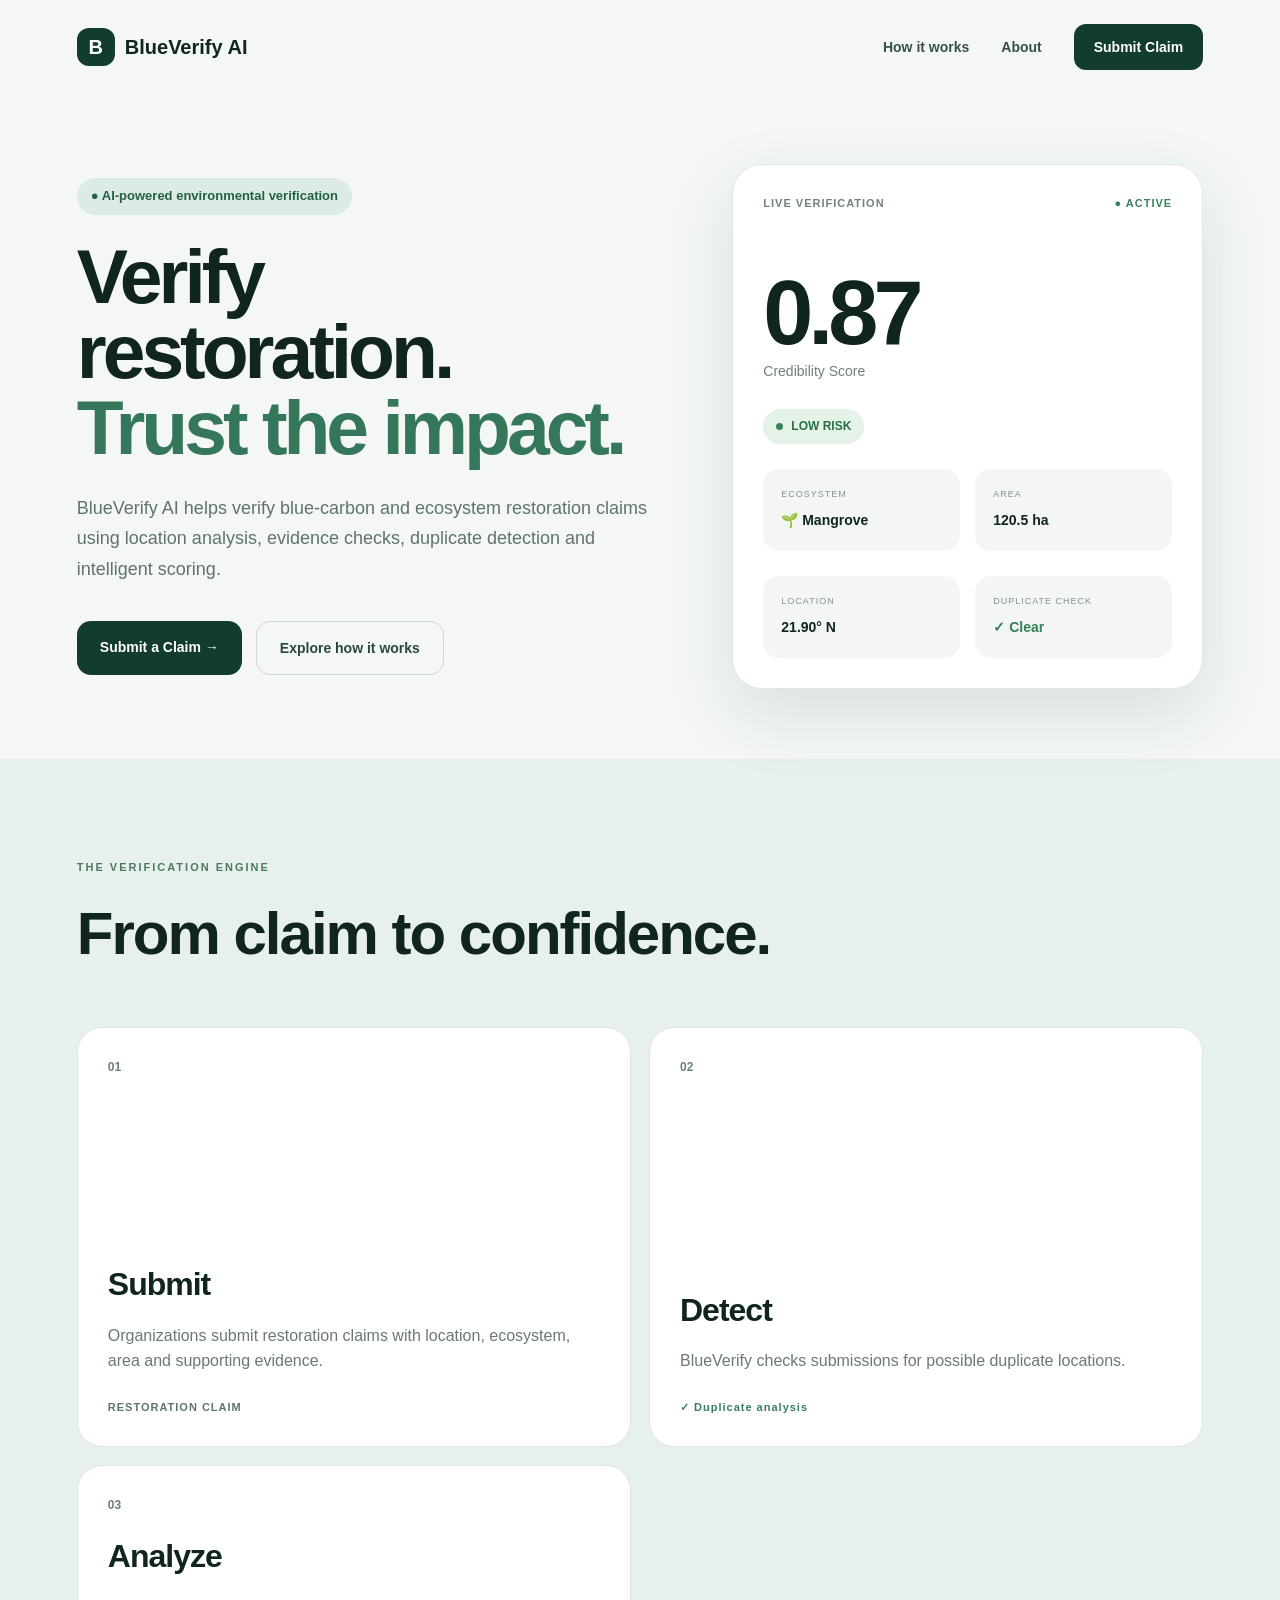
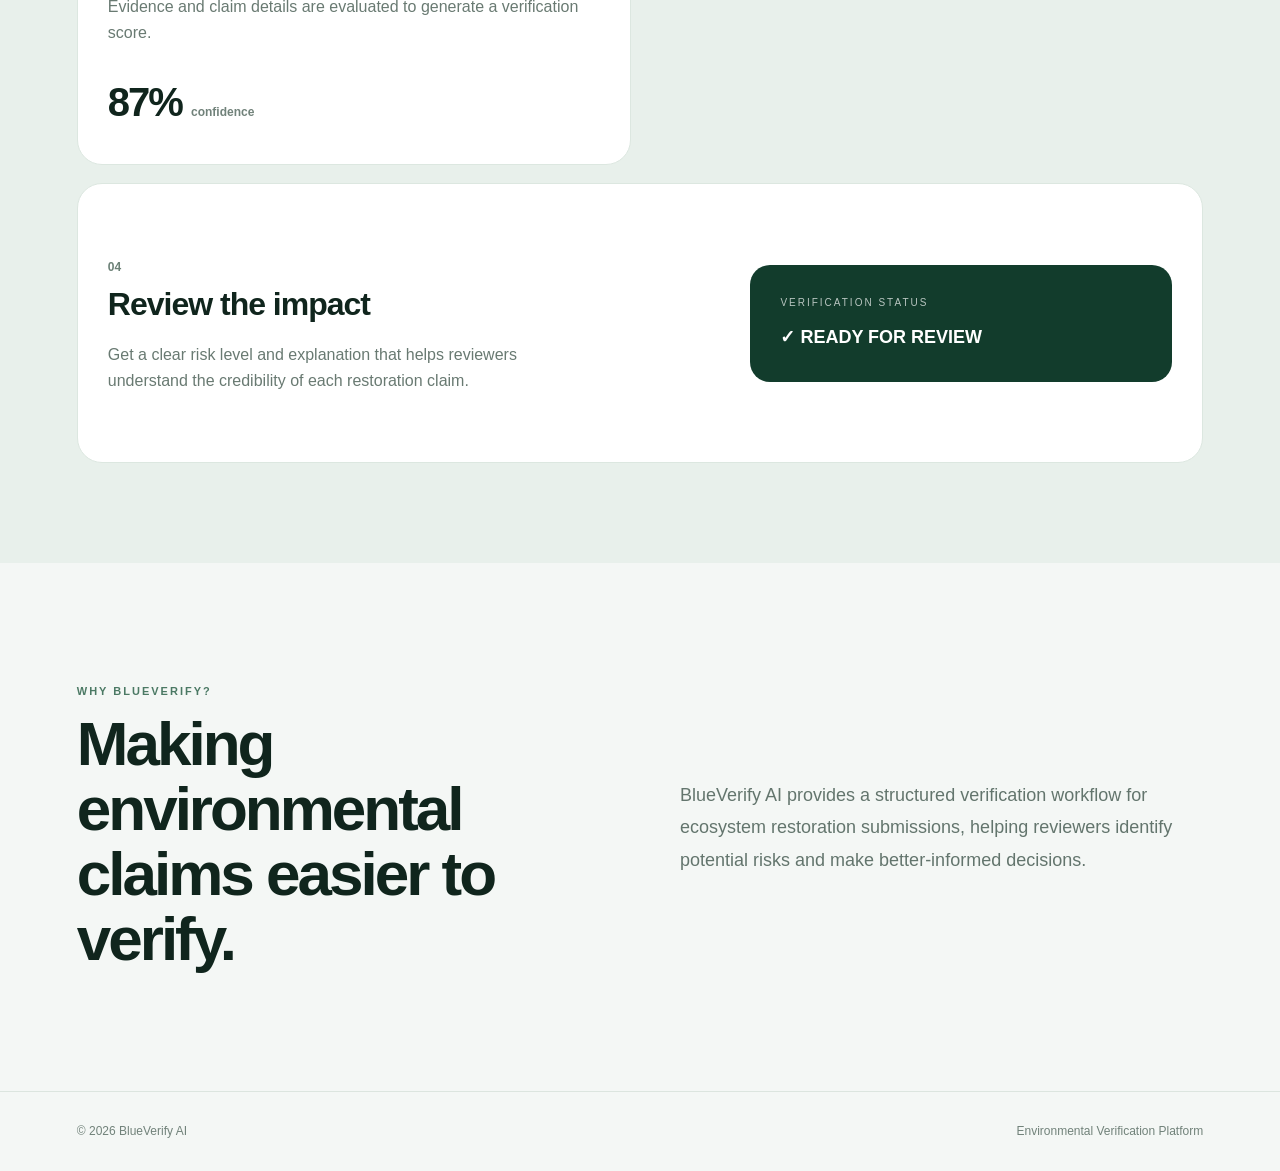
==== frontend/index.html @ a48c5144 "Complete BlueVerify AI MVP" ====
<!DOCTYPE html>
<html lang="en">
<head>
    <meta charset="UTF-8">
    <meta name="viewport" content="width=device-width, initial-scale=1.0">

    <title>BlueVerify AI</title>

    <link rel="stylesheet" href="style.css">
</head>

<body>

    <!-- Navigation -->
    <nav class="navbar">

        <div class="logo">
            <span class="logo-mark">B</span>
            <span>BlueVerify AI</span>
        </div>

        <div class="nav-links">
            <a href="#how-it-works">How it works</a>
            <a href="#about">About</a>
            <a href="submit.html" class="nav-button">Submit Claim</a>
        </div>

    </nav>


    <!-- Hero Section -->
    <main>

        <section class="hero">

            <div class="hero-text">

                <div class="tag">
                    ● AI-powered environmental verification
                </div>

                <h1>
                    Verify restoration.
                    <span>Trust the impact.</span>
                </h1>

                <p>
                    BlueVerify AI helps verify blue-carbon and ecosystem
                    restoration claims using location analysis, evidence
                    checks, duplicate detection and intelligent scoring.
                </p>

                <div class="hero-buttons">
                    <a href="submit.html" class="primary-button">
                        Submit a Claim →
                    </a>

                    <a href="#how-it-works" class="secondary-button">
                        Explore how it works
                    </a>
                </div>

            </div>


            <!-- Bento Verification Card -->
            <div class="hero-card">

                <div class="card-header">
                    <span>LIVE VERIFICATION</span>
                    <span class="status">● ACTIVE</span>
                </div>

                <div class="score">
                    <span class="score-number">0.87</span>
                    <span class="score-label">Credibility Score</span>
                </div>

                <div class="risk">
                    <span class="risk-dot"></span>
                    LOW RISK
                </div>

                <div class="verification-row">
                    <div>
                        <small>ECOSYSTEM</small>
                        <strong>🌱 Mangrove</strong>
                    </div>

                    <div>
                        <small>AREA</small>
                        <strong>120.5 ha</strong>
                    </div>
                </div>

                <div class="verification-row">
                    <div>
                        <small>LOCATION</small>
                        <strong>21.90° N</strong>
                    </div>

                    <div>
                        <small>DUPLICATE CHECK</small>
                        <strong class="verified">✓ Clear</strong>
                    </div>
                </div>

            </div>

        </section>


        <!-- Bento Features -->
        <section class="features" id="how-it-works">

            <div class="section-heading">
                <p>THE VERIFICATION ENGINE</p>
                <h2>From claim to confidence.</h2>
            </div>


            <div class="bento-grid">

                <div class="bento-card large">
                    <span class="card-icon">01</span>

                    <h3>Submit</h3>

                    <p>
                        Organizations submit restoration claims with
                        location, ecosystem, area and supporting evidence.
                    </p>

                    <div class="mini-label">
                        RESTORATION CLAIM
                    </div>
                </div>


                <div class="bento-card">
                    <span class="card-icon">02</span>

                    <h3>Detect</h3>

                    <p>
                        BlueVerify checks submissions for possible
                        duplicate locations.
                    </p>

                    <div class="mini-check">
                        ✓ Duplicate analysis
                    </div>
                </div>


                <div class="bento-card">
                    <span class="card-icon">03</span>

                    <h3>Analyze</h3>

                    <p>
                        Evidence and claim details are evaluated to
                        generate a verification score.
                    </p>

                    <div class="mini-score">
                        87% <span>confidence</span>
                    </div>
                </div>


                <div class="bento-card wide">

                    <div>
                        <span class="card-icon">04</span>

                        <h3>Review the impact</h3>

                        <p>
                            Get a clear risk level and explanation that
                            helps reviewers understand the credibility
                            of each restoration claim.
                        </p>
                    </div>

                    <div class="impact-status">
                        <span>VERIFICATION STATUS</span>
                        <strong>✓ READY FOR REVIEW</strong>
                    </div>

                </div>

            </div>

        </section>


        <!-- About -->
        <section class="about" id="about">

            <div>
                <p class="section-label">WHY BLUEVERIFY?</p>

                <h2>
                    Making environmental claims
                    easier to verify.
                </h2>
            </div>

            <p>
                BlueVerify AI provides a structured verification workflow
                for ecosystem restoration submissions, helping reviewers
                identify potential risks and make better-informed decisions.
            </p>

        </section>

    </main>


    <!-- Footer -->
    <footer>
        <span>© 2026 BlueVerify AI</span>
        <span>Environmental Verification Platform</span>
    </footer>


    <script src="script.js"></script>

</body>
</html>
---- frontend/style.css ----
/* ================================
   BLUEVERIFY AI
   Main Stylesheet
================================ */

* {
    margin: 0;
    padding: 0;
    box-sizing: border-box;
}

html {
    scroll-behavior: smooth;
}

body {
    font-family: Arial, Helvetica, sans-serif;
    background: #f4f7f5;
    color: #10251d;
    line-height: 1.6;
}


/* ================================
   NAVIGATION
================================ */

.navbar {
    width: 100%;
    padding: 24px 6%;
    display: flex;
    justify-content: space-between;
    align-items: center;
    background: #f4f7f5;
}

.logo {
    display: flex;
    align-items: center;
    gap: 10px;
    font-size: 20px;
    font-weight: 700;
}

.logo-mark {
    width: 38px;
    height: 38px;
    border-radius: 12px;
    display: flex;
    align-items: center;
    justify-content: center;
    background: #123c2c;
    color: white;
    font-weight: 800;
}

.nav-links {
    display: flex;
    align-items: center;
    gap: 32px;
}

.nav-links a {
    text-decoration: none;
    color: #385148;
    font-size: 14px;
    font-weight: 600;
}

.nav-button {
    padding: 12px 20px;
    background: #123c2c;
    color: white !important;
    border-radius: 12px;
}


/* ================================
   HERO
================================ */

.hero {
    min-height: 650px;
    padding: 70px 6%;
    display: grid;
    grid-template-columns: 1.1fr 0.9fr;
    gap: 80px;
    align-items: center;
}

.tag {
    display: inline-block;
    padding: 8px 14px;
    border-radius: 50px;
    background: #dcebe3;
    color: #236047;
    font-size: 13px;
    font-weight: 600;
    margin-bottom: 24px;
}

.hero h1 {
    max-width: 700px;
    font-size: clamp(48px, 6vw, 82px);
    line-height: 0.98;
    letter-spacing: -4px;
    margin-bottom: 28px;
}

.hero h1 span {
    display: block;
    color: #34775b;
}

.hero-text > p {
    max-width: 600px;
    color: #61736b;
    font-size: 18px;
    line-height: 1.7;
}

.hero-buttons {
    display: flex;
    gap: 14px;
    margin-top: 36px;
    flex-wrap: wrap;
}

.primary-button,
.secondary-button {
    display: inline-block;
    padding: 15px 23px;
    border-radius: 14px;
    text-decoration: none;
    font-weight: 700;
    font-size: 14px;
}

.primary-button {
    background: #123c2c;
    color: white;
}

.secondary-button {
    border: 1px solid #cbd8d1;
    color: #28483c;
}


/* ================================
   VERIFICATION CARD
================================ */

.hero-card {
    background: #ffffff;
    border-radius: 30px;
    padding: 30px;
    box-shadow: 0 25px 70px rgba(31, 67, 52, 0.12);
    border: 1px solid #e0e9e4;
}

.card-header {
    display: flex;
    justify-content: space-between;
    font-size: 11px;
    font-weight: 800;
    letter-spacing: 1px;
    color: #71827a;
}

.status {
    color: #39815f;
}

.score {
    margin-top: 55px;
}

.score-number {
    display: block;
    font-size: 90px;
    font-weight: 800;
    line-height: 1;
    letter-spacing: -5px;
}

.score-label {
    color: #71827a;
    font-size: 14px;
}

.risk {
    display: inline-flex;
    align-items: center;
    gap: 8px;
    margin-top: 25px;
    padding: 8px 13px;
    background: #e4f2e8;
    color: #287044;
    border-radius: 50px;
    font-size: 12px;
    font-weight: 800;
}

.risk-dot {
    width: 7px;
    height: 7px;
    border-radius: 50%;
    background: #39815f;
}

.verification-row {
    display: grid;
    grid-template-columns: 1fr 1fr;
    gap: 15px;
    margin-top: 25px;
}

.verification-row div {
    padding: 18px;
    background: #f3f6f4;
    border-radius: 16px;
}

.verification-row small {
    display: block;
    font-size: 9px;
    letter-spacing: 1px;
    color: #84938d;
    margin-bottom: 6px;
}

.verification-row strong {
    font-size: 14px;
}

.verified {
    color: #328158;
}


/* ================================
   FEATURES
================================ */

.features {
    padding: 100px 6%;
    background: #e8f0eb;
}

.section-heading {
    margin-bottom: 45px;
}

.section-heading p,
.section-label {
    font-size: 11px;
    letter-spacing: 2px;
    font-weight: 800;
    color: #4b7964;
    margin-bottom: 10px;
}

.section-heading h2 {
    font-size: clamp(36px, 5vw, 60px);
    letter-spacing: -2px;
}


/* ================================
   BENTO GRID
================================ */

.bento-grid {
    display: grid;
    grid-template-columns: 1fr 1fr;
    gap: 18px;
}

.bento-card {
    min-height: 300px;
    padding: 30px;
    background: #ffffff;
    border-radius: 25px;
    border: 1px solid #dce7e0;
    display: flex;
    flex-direction: column;
    justify-content: space-between;
}

.bento-card.large {
    min-height: 420px;
}

.bento-card.wide {
    grid-column: span 2;
    min-height: 280px;
    display: grid;
    grid-template-columns: 1fr 0.7fr;
    gap: 40px;
    align-items: center;
}

.card-icon {
    font-size: 12px;
    font-weight: 800;
    color: #6c8177;
}

.bento-card h3 {
    font-size: 32px;
    margin-top: auto;
    margin-bottom: 12px;
    letter-spacing: -1px;
}

.bento-card p {
    color: #697a72;
    max-width: 480px;
}

.mini-label,
.mini-check,
.mini-score {
    margin-top: 25px;
    font-size: 11px;
    font-weight: 800;
    letter-spacing: 1px;
}

.mini-label {
    color: #5d7669;
}

.mini-check {
    color: #35805a;
}

.mini-score {
    font-size: 40px;
    letter-spacing: -2px;
}

.mini-score span {
    font-size: 12px;
    letter-spacing: 0;
    color: #71827a;
}

.impact-status {
    padding: 30px;
    border-radius: 20px;
    background: #123c2c;
    color: white;
}

.impact-status span {
    display: block;
    font-size: 10px;
    letter-spacing: 2px;
    opacity: 0.7;
    margin-bottom: 12px;
}

.impact-status strong {
    font-size: 18px;
}


/* ================================
   ABOUT
================================ */

.about {
    padding: 120px 6%;
    display: grid;
    grid-template-columns: 1fr 1fr;
    gap: 80px;
    align-items: center;
    background: #f4f7f5;
}

.about h2 {
    font-size: clamp(36px, 5vw, 62px);
    line-height: 1.05;
    letter-spacing: -3px;
}

.about > p {
    color: #63756d;
    font-size: 18px;
    line-height: 1.8;
}


/* ================================
   FOOTER
================================ */

footer {
    padding: 30px 6%;
    display: flex;
    justify-content: space-between;
    color: #71827a;
    font-size: 12px;
    border-top: 1px solid #dce5df;
}


/* ================================
   RESPONSIVE
================================ */

@media (max-width: 900px) {

    .hero {
        grid-template-columns: 1fr;
        gap: 50px;
    }

    .bento-grid {
        grid-template-columns: 1fr;
    }

    .bento-card.wide {
        grid-column: span 1;
        grid-template-columns: 1fr;
    }

    .about {
        grid-template-columns: 1fr;
        gap: 40px;
    }
}

@media (max-width: 600px) {

    .navbar {
        padding: 20px;
    }

    .nav-links a:not(.nav-button) {
        display: none;
    }

    .hero {
        padding: 50px 20px;
    }

    .hero h1 {
        letter-spacing: -2px;
    }

    .features,
    .about {
        padding: 70px 20px;
    }

    .verification-row {
        grid-template-columns: 1fr;
    }

    footer {
        padding: 25px 20px;
        flex-direction: column;
        gap: 8px;
    }
}
/* ================================
   SUBMIT CLAIM PAGE
================================ */

.submit-section {
    padding: 80px 6% 120px;
    max-width: 1200px;
    margin: auto;
}

.submit-heading {
    max-width: 750px;
    margin-bottom: 60px;
}

.submit-heading h1 {
    font-size: clamp(48px, 6vw, 76px);
    line-height: 1;
    letter-spacing: -4px;
    margin-bottom: 25px;
}

.submit-heading h1 span {
    display: block;
    color: #34775b;
}

.submit-heading > p:last-child {
    max-width: 650px;
    color: #697a72;
    font-size: 17px;
    line-height: 1.7;
}


/* ================================
   FORM CONTAINER
================================ */

.claim-form {
    background: white;
    border: 1px solid #dce7e0;
    border-radius: 30px;
    padding: 45px;
    box-shadow: 0 25px 70px rgba(31, 67, 52, 0.08);
}

.form-section {
    padding: 35px 0;
    border-bottom: 1px solid #e2ebe5;
}

.form-section:first-child {
    padding-top: 0;
}

.form-section:last-of-type {
    border-bottom: none;
}

.form-section-title {
    display: flex;
    align-items: center;
    gap: 12px;
    font-size: 20px;
    font-weight: 800;
    margin-bottom: 30px;
}

.form-section-title span {
    font-size: 11px;
    color: #668075;
    letter-spacing: 1px;
    background: #e8f0eb;
    padding: 7px 9px;
    border-radius: 8px;
}


/* ================================
   FORM GRID
================================ */

.form-grid {
    display: grid;
    grid-template-columns: 1fr 1fr;
    gap: 22px;
}


/* ================================
   FORM GROUP
================================ */

.form-group {
    display: flex;
    flex-direction: column;
    margin-bottom: 22px;
}

.form-group:last-child {
    margin-bottom: 0;
}

.form-group label {
    font-size: 12px;
    font-weight: 800;
    color: #40584d;
    margin-bottom: 9px;
}

.form-group input,
.form-group select,
.form-group textarea {
    width: 100%;
    padding: 15px 16px;
    border: 1px solid #d5e0da;
    border-radius: 13px;
    background: #f8faf9;
    color: #183128;
    font-family: inherit;
    font-size: 14px;
    outline: none;
    transition: 0.2s ease;
}

.form-group input:focus,
.form-group select:focus,
.form-group textarea:focus {
    border-color: #4d8a6d;
    background: white;
    box-shadow: 0 0 0 4px rgba(77, 138, 109, 0.08);
}

.form-group textarea {
    resize: vertical;
    min-height: 140px;
}

.form-group input::placeholder,
.form-group textarea::placeholder {
    color: #9aa8a1;
}


/* ================================
   SUBMIT BUTTON AREA
================================ */

.form-submit {
    margin-top: 35px;
    padding-top: 30px;
    border-top: 1px solid #e2ebe5;

    display: flex;
    justify-content: space-between;
    align-items: center;
    gap: 30px;
}

.form-submit strong {
    display: block;
    font-size: 16px;
    margin-bottom: 4px;
}

.form-submit p {
    color: #7a8982;
    font-size: 13px;
}


/* ================================
   RESULT CONTAINER
================================ */

.result-container {
    margin-top: 35px;
    display: none;
}

.result-container.show {
    display: block;
}


/* ================================
   MOBILE FORM
================================ */

@media (max-width: 700px) {

    .submit-section {
        padding: 50px 20px 80px;
    }

    .submit-heading h1 {
        letter-spacing: -2px;
    }

    .claim-form {
        padding: 25px;
        border-radius: 22px;
    }

    .form-grid {
        grid-template-columns: 1fr;
        gap: 0;
    }

    .form-submit {
        flex-direction: column;
        align-items: stretch;
    }

    .form-submit .primary-button {
        text-align: center;
    }
}
/* ================================
   VERIFICATION RESULT
================================ */

.result-box {
    background: #ffffff;
    border: 1px solid #dce7e0;
    border-radius: 30px;
    padding: 40px;
    box-shadow: 0 25px 70px rgba(31, 67, 52, 0.08);
}

.result-box h2 {
    font-size: 36px;
    letter-spacing: -1px;
}

.result-box > p {
    color: #71827a;
}

.result-header {
    display: flex;
    justify-content: space-between;
    align-items: flex-start;
    gap: 20px;
    padding-bottom: 30px;
    border-bottom: 1px solid #e2ebe5;
}

.result-status {
    padding: 10px 15px;
    border-radius: 50px;
    font-size: 12px;
    font-weight: 800;
}

.result-status.verified {
    background: #e4f2e8;
    color: #287044;
}

.result-status.warning {
    background: #fff0d8;
    color: #956018;
}


/* Score */

.result-main {
    display: grid;
    grid-template-columns: 1fr 1fr;
    gap: 20px;
    margin: 30px 0;
}

.result-score,
.result-risk {
    padding: 30px;
    background: #f3f6f4;
    border-radius: 20px;
}

.result-score-number {
    display: block;
    font-size: 70px;
    font-weight: 800;
    line-height: 1;
    letter-spacing: -4px;
    margin-bottom: 8px;
}

.result-score span:last-child {
    color: #71827a;
    font-size: 13px;
}

.result-risk span {
    display: block;
    font-size: 10px;
    letter-spacing: 2px;
    color: #71827a;
    margin-bottom: 10px;
}

.result-risk strong {
    font-size: 32px;
}


/* Details */

.result-details {
    display: grid;
    grid-template-columns: repeat(4, 1fr);
    gap: 12px;
    margin-bottom: 25px;
}

.result-details div {
    padding: 18px;
    background: #f8faf9;
    border-radius: 15px;
}

.result-details small,
.result-explanation small {
    display: block;
    font-size: 9px;
    letter-spacing: 1px;
    color: #84938d;
    margin-bottom: 6px;
}

.result-details strong {
    font-size: 13px;
}


/* Explanation */

.result-explanation {
    padding: 25px;
    background: #e8f0eb;
    border-radius: 20px;
    margin-bottom: 25px;
}

.result-explanation p {
    color: #52665c;
    margin-top: 8px;
}


/* Mobile */

@media (max-width: 700px) {

    .result-box {
        padding: 25px;
        border-radius: 22px;
    }

    .result-header {
        flex-direction: column;
    }

    .result-main {
        grid-template-columns: 1fr;
    }

    .result-details {
        grid-template-columns: 1fr 1fr;
    }

    .result-score-number {
        font-size: 55px;
    }
}
/* =========================
   ADMIN DASHBOARD
========================= */

.admin-section {
    max-width: 1200px;
    margin: 0 auto;
    padding: 70px 24px;
}

.admin-heading {
    display: flex;
    justify-content: space-between;
    align-items: flex-end;
    gap: 30px;
    margin-bottom: 40px;
}

.admin-heading h1 {
    font-size: clamp(42px, 6vw, 72px);
    line-height: 0.95;
    margin: 10px 0 0;
}

.admin-heading h1 span {
    display: block;
    color: #5c8067;
}

.admin-status {
    display: flex;
    align-items: center;
    gap: 8px;
    padding: 10px 16px;
    border-radius: 999px;
    background: #edf6ee;
    font-size: 12px;
    font-weight: 700;
    letter-spacing: 0.08em;
}

.admin-status span {
    width: 8px;
    height: 8px;
    border-radius: 50%;
    background: #4caf50;
}


/* STAT CARDS */

.stats-grid {
    display: grid;
    grid-template-columns: repeat(4, 1fr);
    gap: 18px;
    margin-bottom: 24px;
}

.stat-card {
    background: #f4f1e8;
    border-radius: 24px;
    padding: 26px;
    min-height: 150px;
    border: 1px solid rgba(0, 0, 0, 0.05);
}

.stat-card small {
    display: block;
    font-size: 11px;
    font-weight: 700;
    letter-spacing: 0.08em;
    opacity: 0.6;
    margin-bottom: 18px;
}

.stat-card strong {
    display: block;
    font-size: 42px;
    line-height: 1;
    margin-bottom: 10px;
}

.stat-card p {
    margin: 0;
    font-size: 14px;
    opacity: 0.65;
}


/* TABLE CARD */

.admin-table-card {
    background: #ffffff;
    border-radius: 28px;
    padding: 28px;
    border: 1px solid rgba(0, 0, 0, 0.06);
    box-shadow: 0 15px 40px rgba(0, 0, 0, 0.05);
}

.table-header {
    display: flex;
    justify-content: space-between;
    align-items: center;
    gap: 20px;
    margin-bottom: 25px;
}

.table-header h2 {
    margin: 8px 0 0;
    font-size: 28px;
}

.refresh-button {
    border: none;
    background: #163d2a;
    color: white;
    padding: 11px 18px;
    border-radius: 999px;
    cursor: pointer;
    font-size: 14px;
    font-weight: 600;
}

.refresh-button:hover {
    opacity: 0.85;
}


/* TABLE */

.table-wrapper {
    overflow-x: auto;
}

table {
    width: 100%;
    border-collapse: collapse;
    min-width: 750px;
}

th {
    text-align: left;
    padding: 15px;
    font-size: 11px;
    letter-spacing: 0.08em;
    color: #777;
    border-bottom: 1px solid #e5e5e5;
}

td {
    padding: 18px 15px;
    font-size: 14px;
    border-bottom: 1px solid #eeeeee;
}

tbody tr:hover {
    background: #fafaf7;
}


/* BADGES */

.risk-badge,
.duplicate-badge {
    display: inline-block;
    padding: 6px 10px;
    border-radius: 999px;
    font-size: 11px;
    font-weight: 700;
}

.risk-low {
    background: #e5f4e7;
    color: #28743b;
}

.risk-medium {
    background: #fff1d8;
    color: #956313;
}

.risk-high {
    background: #f9dfdf;
    color: #9a3030;
}

.duplicate-clear {
    background: #e5f4e7;
    color: #28743b;
}

.duplicate-warning {
    background: #fff1d8;
    color: #956313;
}


/* MOBILE */

@media (max-width: 900px) {

    .stats-grid {
        grid-template-columns: repeat(2, 1fr);
    }

    .admin-heading {
        align-items: flex-start;
        flex-direction: column;
    }
}

@media (max-width: 600px) {

    .stats-grid {
        grid-template-columns: 1fr;
    }

    .admin-section {
        padding: 45px 16px;
    }

    .admin-table-card {
        padding: 18px;
        border-radius: 20px;
    }

    .table-header {
        align-items: flex-start;
        flex-direction: column;
    }
}
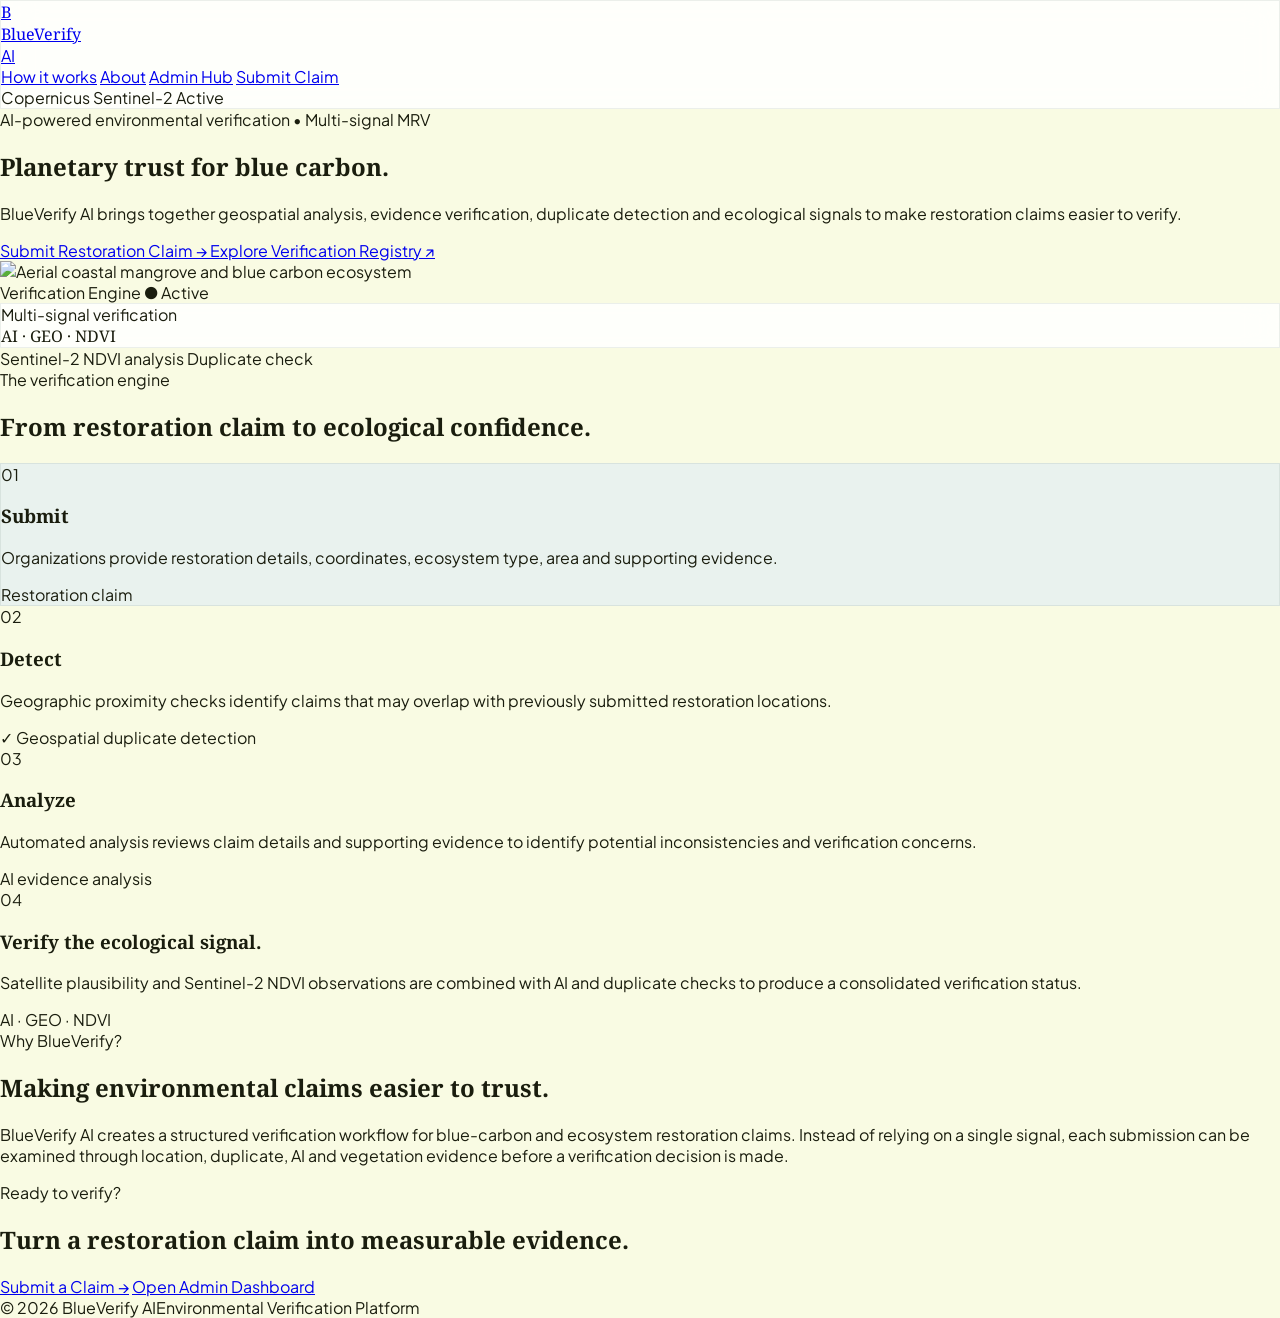
==== commit 7cbfbe18: "Update UI redesign" ====
--- a/frontend/index.html
+++ b/frontend/index.html
@@ -1,231 +1,195 @@
 <!DOCTYPE html>
 <html lang="en">
 <head>
-    <meta charset="UTF-8">
-    <meta name="viewport" content="width=device-width, initial-scale=1.0">
 
-    <title>BlueVerify AI</title>
+<meta charset="UTF-8">
+<meta name="viewport" content="width=device-width, initial-scale=1.0">
+<title>BlueVerify AI</title>
+<link rel="preconnect" href="https://fonts.googleapis.com">
+<link rel="preconnect" href="https://fonts.gstatic.com" crossorigin>
+<link href="https://fonts.googleapis.com/css2?family=Noto+Serif:ital,wght@0,400;0,600;1,400&family=Plus+Jakarta+Sans:wght@400;500;600;700&display=swap" rel="stylesheet">
+<link href="https://fonts.googleapis.com/css2?family=Material+Symbols+Outlined:opsz,wght,FILL,GRAD@20..48,100..700,0..1,-50..200" rel="stylesheet">
+<script src="https://cdn.tailwindcss.com"></script>
+<script>
+tailwind.config = {
+  theme: {
+    extend: {
+      colors: {
+        background:"#f9fbe3", "surface-foam":"#e9f2ee",
+        "surface-mist":"#f4f8f6", "surface-container":"#eef0d8",
+        "surface-container-low":"#f4f6dd", "surface-container-high":"#e8ead2",
+        "surface-container-lowest":"#ffffff", "primary-container":"#0b231e",
+        "secondary":"#41655b", "secondary-container":"#c0e8db",
+        "on-surface":"#1a1d0e", "on-surface-variant":"#424846",
+        "moss-muted":"#7b7f62", "accent-mint":"#34d399",
+        "outline-variant":"#c2c8c5", "deep-forest":"#0a0c08"
+      },
+      fontFamily: {
+        display:["Noto Serif"], headline:["Noto Serif"],
+        body:["Plus Jakarta Sans"]
+      }
+    }
+  }
+}
+</script>
+<style>
+  html,body{margin:0;padding:0}
+  body{background:#f9fbe3;color:#1a1d0e;font-family:"Plus Jakarta Sans",sans-serif;}
+  .serif{font-family:"Noto Serif",serif}
+  .glass{background:rgba(255,255,255,.84);backdrop-filter:blur(16px);border:1px solid rgba(19,57,48,.08)}
+  .soft-card{background:#e9f2ee;border:1px solid rgba(19,57,48,.08)}
+  .hairline{border-color:rgba(19,57,48,.10)}
+  .pill{border-radius:9999px}
+  .hover-lift{transition:transform .3s ease,box-shadow .3s ease}
+  .hover-lift:hover{transform:translateY(-3px);box-shadow:0 16px 36px -12px rgba(11,35,30,.09)}
+  .reveal{animation:reveal .7s cubic-bezier(.16,1,.3,1) both}
+  @keyframes reveal{from{opacity:0;transform:translateY(18px)}to{opacity:1;transform:none}}
+  input,select,textarea{font:inherit}
+  input:focus,select:focus,textarea:focus{outline:none;border-color:#10b981;box-shadow:0 0 0 3px rgba(16,185,129,.15)}
+  @media (prefers-reduced-motion:reduce){*,*:before,*:after{animation:none!important;transition:none!important}}
+</style>
 
-    <link rel="stylesheet" href="style.css">
 </head>
+<body class="antialiased">
+<header class="fixed top-0 left-0 right-0 z-50 px-5 lg:px-10 pt-4 pointer-events-none">
+  <div class="max-w-7xl mx-auto h-16 px-5 glass rounded-full shadow-[0_12px_32px_-8px_rgba(11,35,30,.06)] flex items-center justify-between pointer-events-auto">
+    <a href="index.html" class="flex items-center gap-2 no-underline">
+      <div class="w-9 h-9 rounded-full bg-[#0b231e] text-white flex items-center justify-center serif text-xl">B</div>
+      <div>
+        <div class="serif text-lg font-semibold text-[#0b231e] leading-none">BlueVerify</div>
+        <div class="text-[10px] uppercase tracking-[.14em] text-[#41655b] font-semibold">AI</div>
+      </div>
+    </a>
+    <nav class="hidden md:flex items-center gap-1 bg-[#eef0d8]/70 p-1 rounded-full">
+      <a href="#how-it-works" class="px-4 py-2 rounded-full text-xs font-semibold text-[#424846] hover:bg-[#c0e8db]">How it works</a>
+      <a href="#about" class="px-4 py-2 rounded-full text-xs font-semibold text-[#424846] hover:bg-[#c0e8db]">About</a>
+      <a href="admin.html" class="px-4 py-2 rounded-full text-xs font-semibold text-[#424846] hover:bg-[#c0e8db]">Admin Hub</a>
+      <a href="submit.html" class="px-4 py-2 rounded-full bg-[#c0e8db] text-[#294d44] text-xs font-semibold">Submit Claim</a>
+    </nav>
+    <div class="hidden lg:flex items-center gap-3">
+      <div class="pill bg-[#e9f2ee] px-4 py-2 text-[10px] uppercase tracking-wider text-[#41655b] font-semibold flex items-center gap-2">
+        <span class="w-2 h-2 rounded-full bg-[#34d399] animate-pulse"></span>
+        Copernicus Sentinel-2 Active
+      </div>
+    </div>
+  </div>
+</header>
 
-<body>
+<main class="pt-28">
+  <section class="px-5 lg:px-10 py-10 lg:py-20">
+    <div class="max-w-7xl mx-auto text-center">
+      <div class="reveal inline-flex items-center gap-2 pill bg-[#c0e8db]/60 px-4 py-2 mb-7 text-[11px] uppercase tracking-[.08em] font-semibold text-[#294d44]">
+        <span class="w-2 h-2 rounded-full bg-[#41655b]"></span>
+        AI-powered environmental verification
+        <span class="text-[#7b7f62]">•</span>
+        Multi-signal MRV
+      </div>
+      <h1 class="reveal serif text-5xl md:text-6xl lg:text-7xl leading-[1.05] tracking-tight text-[#0b231e] max-w-5xl mx-auto">
+        Planetary trust for <span class="italic">blue carbon.</span>
+      </h1>
+      <p class="reveal mt-7 text-lg md:text-xl leading-8 text-[#424846] max-w-2xl mx-auto">
+        BlueVerify AI brings together geospatial analysis, evidence verification,
+        duplicate detection and ecological signals to make restoration claims easier to verify.
+      </p>
+      <div class="reveal mt-9 flex flex-col sm:flex-row justify-center gap-3">
+        <a href="submit.html" class="hover-lift pill bg-[#0b231e] text-white px-7 py-4 font-semibold text-sm">
+          Submit Restoration Claim <span class="ml-2">→</span>
+        </a>
+        <a href="#how-it-works" class="hover-lift pill bg-[#e9f2ee] text-[#0b231e] px-7 py-4 font-semibold text-sm">
+          Explore Verification Registry <span class="ml-2">↗</span>
+        </a>
+      </div>
 
-    <!-- Navigation -->
-    <nav class="navbar">
+      <div class="reveal mt-14 relative overflow-hidden rounded-[2rem] shadow-xl bg-[#dadcc5]">
+        <div class="aspect-[16/9] lg:aspect-[21/9]">
+          <img
+            class="w-full h-full object-cover"
+            alt="Aerial coastal mangrove and blue carbon ecosystem"
+            src="https://lh3.googleusercontent.com/aida/[base64]">
+          <div class="absolute inset-0 bg-gradient-to-t from-[#0a0c08]/50 via-transparent to-transparent"></div>
+          <div class="absolute top-5 left-5 flex flex-wrap gap-2">
+            <span class="pill bg-white/85 backdrop-blur px-3 py-2 text-[10px] uppercase tracking-wider font-semibold text-[#0b231e]">Verification Engine</span>
+            <span class="pill bg-[#c0e8db]/90 px-3 py-2 text-[10px] uppercase tracking-wider font-semibold text-[#294d44]">● Active</span>
+          </div>
+          <div class="absolute bottom-5 left-5 right-5 flex flex-col md:flex-row md:items-end md:justify-between gap-4 text-left">
+            <div class="glass rounded-2xl px-5 py-4 max-w-md">
+              <div class="text-[10px] uppercase tracking-widest text-[#41655b] font-semibold">Multi-signal verification</div>
+              <div class="serif text-2xl text-[#0b231e] mt-1">AI · GEO · NDVI</div>
+            </div>
+            <div class="flex gap-2 flex-wrap">
+              <span class="pill bg-white/90 px-4 py-2 text-xs font-semibold">Sentinel-2</span>
+              <span class="pill bg-white/90 px-4 py-2 text-xs font-semibold">NDVI analysis</span>
+              <span class="pill bg-white/90 px-4 py-2 text-xs font-semibold">Duplicate check</span>
+            </div>
+          </div>
+        </div>
+      </div>
+    </div>
+  </section>
 
-        <div class="logo">
-            <span class="logo-mark">B</span>
-            <span>BlueVerify AI</span>
-        </div>
+  <section id="how-it-works" class="px-5 lg:px-10 py-20">
+    <div class="max-w-7xl mx-auto">
+      <div class="max-w-2xl mb-10">
+        <div class="text-[11px] uppercase tracking-[.12em] text-[#41655b] font-semibold">The verification engine</div>
+        <h2 class="serif text-4xl md:text-5xl text-[#0b231e] mt-3">From restoration claim to ecological confidence.</h2>
+      </div>
+      <div class="grid grid-cols-1 md:grid-cols-2 lg:grid-cols-4 gap-4">
+        <article class="soft-card rounded-2xl p-7 hover-lift lg:col-span-1">
+          <div class="text-xs font-bold text-[#41655b]">01</div>
+          <h3 class="serif text-2xl mt-6">Submit</h3>
+          <p class="mt-3 text-sm leading-6 text-[#424846]">Organizations provide restoration details, coordinates, ecosystem type, area and supporting evidence.</p>
+          <div class="mt-7 text-[10px] uppercase tracking-widest text-[#7b7f62] font-semibold">Restoration claim</div>
+        </article>
+        <article class="bg-white rounded-2xl p-7 border border-[rgba(19,57,48,.08)] hover-lift">
+          <div class="text-xs font-bold text-[#41655b]">02</div>
+          <h3 class="serif text-2xl mt-6">Detect</h3>
+          <p class="mt-3 text-sm leading-6 text-[#424846]">Geographic proximity checks identify claims that may overlap with previously submitted restoration locations.</p>
+          <div class="mt-7 pill inline-flex bg-[#e9f2ee] px-3 py-2 text-[10px] uppercase tracking-wider text-[#294d44] font-semibold">✓ Geospatial duplicate detection</div>
+        </article>
+        <article class="bg-white rounded-2xl p-7 border border-[rgba(19,57,48,.08)] hover-lift">
+          <div class="text-xs font-bold text-[#41655b]">03</div>
+          <h3 class="serif text-2xl mt-6">Analyze</h3>
+          <p class="mt-3 text-sm leading-6 text-[#424846]">Automated analysis reviews claim details and supporting evidence to identify potential inconsistencies and verification concerns.</p>
+          <div class="mt-7 pill inline-flex bg-[#c0e8db] px-3 py-2 text-[10px] uppercase tracking-wider text-[#294d44] font-semibold">AI evidence analysis</div>
+        </article>
+        <article class="bg-[#0b231e] rounded-2xl p-7 text-white hover-lift lg:col-span-1">
+          <div class="text-xs font-bold text-[#34d399]">04</div>
+          <h3 class="serif text-2xl mt-6">Verify the ecological signal.</h3>
+          <p class="mt-3 text-sm leading-6 text-[#c0e8db]">Satellite plausibility and Sentinel-2 NDVI observations are combined with AI and duplicate checks to produce a consolidated verification status.</p>
+          <div class="mt-7 text-[10px] uppercase tracking-widest text-[#34d399] font-semibold">AI · GEO · NDVI</div>
+        </article>
+      </div>
+    </div>
+  </section>
 
-        <div class="nav-links">
-            <a href="#how-it-works">How it works</a>
-            <a href="#about">About</a>
-            <a href="submit.html" class="nav-button">Submit Claim</a>
-        </div>
+  <section id="about" class="px-5 lg:px-10 py-20">
+    <div class="max-w-7xl mx-auto grid lg:grid-cols-2 gap-10 items-start">
+      <div>
+        <div class="text-[11px] uppercase tracking-[.12em] text-[#41655b] font-semibold">Why BlueVerify?</div>
+        <h2 class="serif text-4xl md:text-5xl text-[#0b231e] mt-3">Making environmental claims easier to trust.</h2>
+      </div>
+      <p class="text-base md:text-lg leading-8 text-[#424846]">
+        BlueVerify AI creates a structured verification workflow for blue-carbon and ecosystem restoration claims.
+        Instead of relying on a single signal, each submission can be examined through location, duplicate,
+        AI and vegetation evidence before a verification decision is made.
+      </p>
+    </div>
+  </section>
 
-    </nav>
-
-
-    <!-- Hero Section -->
-    <main>
-
-        <section class="hero">
-
-            <div class="hero-text">
-
-                <div class="tag">
-                    ● AI-powered environmental verification
-                </div>
-
-                <h1>
-                    Verify restoration.
-                    <span>Trust the impact.</span>
-                </h1>
-
-                <p>
-                    BlueVerify AI helps verify blue-carbon and ecosystem
-                    restoration claims using location analysis, evidence
-                    checks, duplicate detection and intelligent scoring.
-                </p>
-
-                <div class="hero-buttons">
-                    <a href="submit.html" class="primary-button">
-                        Submit a Claim →
-                    </a>
-
-                    <a href="#how-it-works" class="secondary-button">
-                        Explore how it works
-                    </a>
-                </div>
-
-            </div>
-
-
-            <!-- Bento Verification Card -->
-            <div class="hero-card">
-
-                <div class="card-header">
-                    <span>LIVE VERIFICATION</span>
-                    <span class="status">● ACTIVE</span>
-                </div>
-
-                <div class="score">
-                    <span class="score-number">0.87</span>
-                    <span class="score-label">Credibility Score</span>
-                </div>
-
-                <div class="risk">
-                    <span class="risk-dot"></span>
-                    LOW RISK
-                </div>
-
-                <div class="verification-row">
-                    <div>
-                        <small>ECOSYSTEM</small>
-                        <strong>🌱 Mangrove</strong>
-                    </div>
-
-                    <div>
-                        <small>AREA</small>
-                        <strong>120.5 ha</strong>
-                    </div>
-                </div>
-
-                <div class="verification-row">
-                    <div>
-                        <small>LOCATION</small>
-                        <strong>21.90° N</strong>
-                    </div>
-
-                    <div>
-                        <small>DUPLICATE CHECK</small>
-                        <strong class="verified">✓ Clear</strong>
-                    </div>
-                </div>
-
-            </div>
-
-        </section>
-
-
-        <!-- Bento Features -->
-        <section class="features" id="how-it-works">
-
-            <div class="section-heading">
-                <p>THE VERIFICATION ENGINE</p>
-                <h2>From claim to confidence.</h2>
-            </div>
-
-
-            <div class="bento-grid">
-
-                <div class="bento-card large">
-                    <span class="card-icon">01</span>
-
-                    <h3>Submit</h3>
-
-                    <p>
-                        Organizations submit restoration claims with
-                        location, ecosystem, area and supporting evidence.
-                    </p>
-
-                    <div class="mini-label">
-                        RESTORATION CLAIM
-                    </div>
-                </div>
-
-
-                <div class="bento-card">
-                    <span class="card-icon">02</span>
-
-                    <h3>Detect</h3>
-
-                    <p>
-                        BlueVerify checks submissions for possible
-                        duplicate locations.
-                    </p>
-
-                    <div class="mini-check">
-                        ✓ Duplicate analysis
-                    </div>
-                </div>
-
-
-                <div class="bento-card">
-                    <span class="card-icon">03</span>
-
-                    <h3>Analyze</h3>
-
-                    <p>
-                        Evidence and claim details are evaluated to
-                        generate a verification score.
-                    </p>
-
-                    <div class="mini-score">
-                        87% <span>confidence</span>
-                    </div>
-                </div>
-
-
-                <div class="bento-card wide">
-
-                    <div>
-                        <span class="card-icon">04</span>
-
-                        <h3>Review the impact</h3>
-
-                        <p>
-                            Get a clear risk level and explanation that
-                            helps reviewers understand the credibility
-                            of each restoration claim.
-                        </p>
-                    </div>
-
-                    <div class="impact-status">
-                        <span>VERIFICATION STATUS</span>
-                        <strong>✓ READY FOR REVIEW</strong>
-                    </div>
-
-                </div>
-
-            </div>
-
-        </section>
-
-
-        <!-- About -->
-        <section class="about" id="about">
-
-            <div>
-                <p class="section-label">WHY BLUEVERIFY?</p>
-
-                <h2>
-                    Making environmental claims
-                    easier to verify.
-                </h2>
-            </div>
-
-            <p>
-                BlueVerify AI provides a structured verification workflow
-                for ecosystem restoration submissions, helping reviewers
-                identify potential risks and make better-informed decisions.
-            </p>
-
-        </section>
-
-    </main>
-
-
-    <!-- Footer -->
-    <footer>
-        <span>© 2026 BlueVerify AI</span>
-        <span>Environmental Verification Platform</span>
-    </footer>
-
-
-    <script src="script.js"></script>
-
+  <section class="px-5 lg:px-10 py-20">
+    <div class="max-w-7xl mx-auto bg-[#e9f2ee] rounded-[2rem] p-8 md:p-12 text-center">
+      <div class="text-[11px] uppercase tracking-[.12em] text-[#41655b] font-semibold">Ready to verify?</div>
+      <h2 class="serif text-4xl md:text-5xl text-[#0b231e] mt-3">Turn a restoration claim into measurable evidence.</h2>
+      <div class="mt-8 flex flex-col sm:flex-row justify-center gap-3">
+        <a href="submit.html" class="pill bg-[#0b231e] text-white px-7 py-4 font-semibold text-sm">Submit a Claim →</a>
+        <a href="admin.html" class="pill bg-white text-[#0b231e] px-7 py-4 font-semibold text-sm border border-[rgba(19,57,48,.10)]">Open Admin Dashboard</a>
+      </div>
+    </div>
+  </section>
+</main>
+<footer class="px-5 lg:px-10 py-8 border-t border-[rgba(19,57,48,.10)] flex flex-col sm:flex-row justify-between gap-2 text-xs text-[#7b7f62]">
+  <span>© 2026 BlueVerify AI</span><span>Environmental Verification Platform</span>
+</footer>
+<script src="script.js"></script>
 </body>
-</html>+</html>
